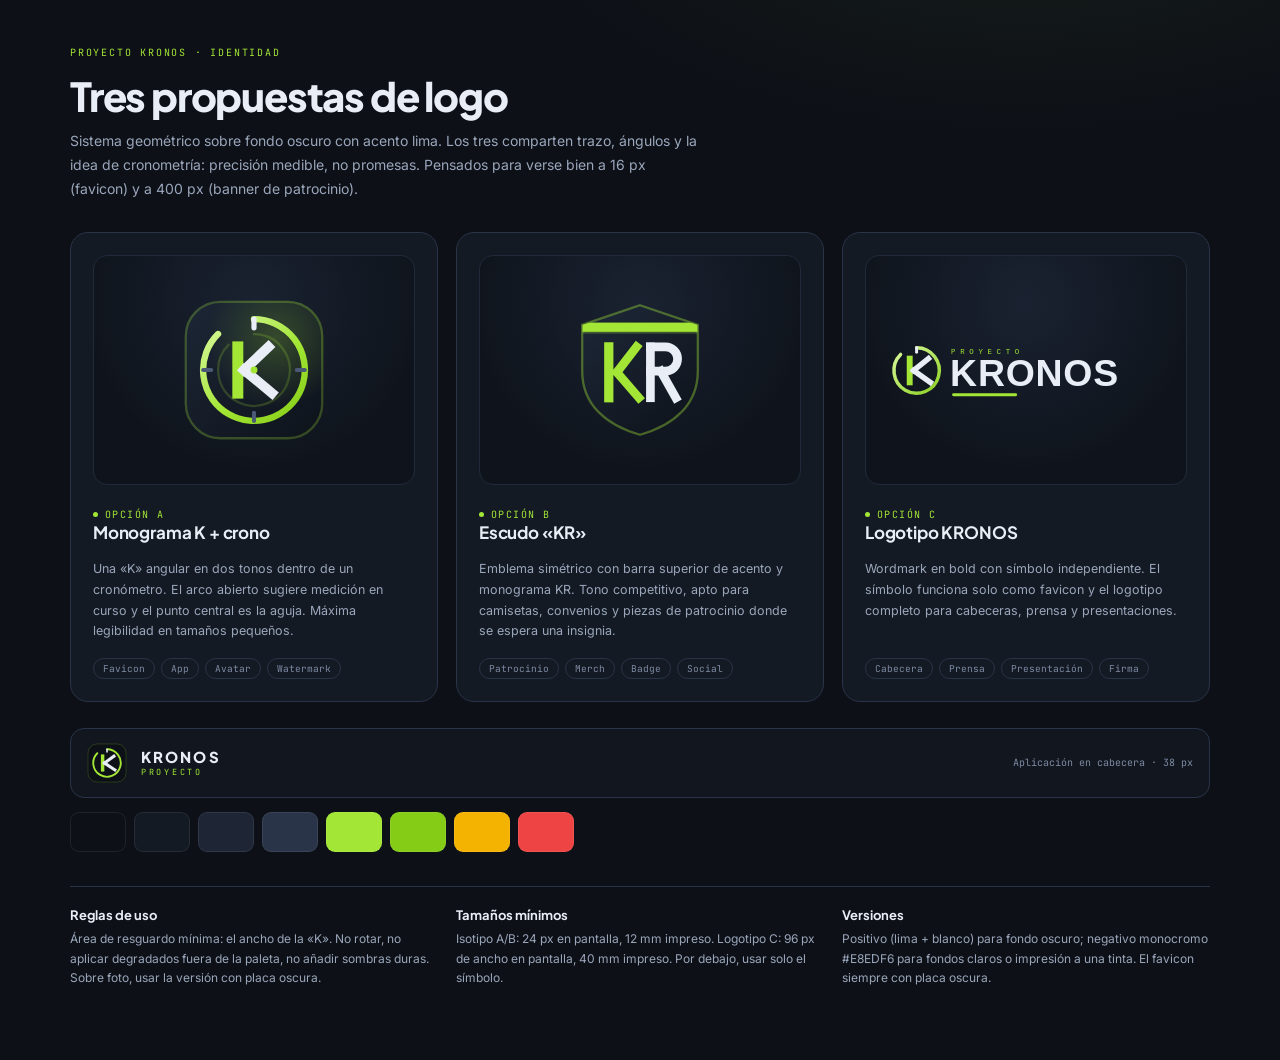
==== logos.html @ b08b4b79 "Sitio v2 (oscuro) — 2026-11-18 22:32" ====
<!DOCTYPE html>
<html lang="es">
<head>
<meta charset="utf-8">
<meta name="viewport" content="width=device-width, initial-scale=1">
<title>Proyecto Kronos — Propuestas de logo</title>
<link href="https://fonts.googleapis.com/css2?family=Plus+Jakarta+Sans:wght@500;600;700;800&family=Inter:wght@400;500;600&family=JetBrains+Mono:wght@400;500&display=swap" rel="stylesheet">
<link rel="icon" type="image/svg+xml" href="favicon.svg">
<style>
  :root{
    --bg:#0D1017; --card:#141A24; --line:#2A3448; --text:#E8EDF6;
    --muted:#9AA6BA; --dim:#7E8BA3; --lime:#A3E635; --gold:#F5B301;
  }
  *{box-sizing:border-box}
  body{
    margin:0; background:
      radial-gradient(900px 420px at 80% -10%, rgba(163,230,53,.06), transparent 60%),
      var(--bg);
    color:var(--text); font-family:'Inter',sans-serif;
  }
  .wrap{max-width:1180px;margin:0 auto;padding:40px 20px 72px}
  .eyebrow{font-family:'JetBrains Mono',monospace;font-size:10px;letter-spacing:.18em;text-transform:uppercase;color:var(--lime)}
  h1{font-family:'Plus Jakarta Sans',sans-serif;font-size:clamp(26px,4vw,40px);font-weight:800;letter-spacing:-.03em;margin:10px 0 8px}
  .lead{color:var(--muted);max-width:70ch;font-size:14px;line-height:1.7;margin:0 0 32px}
  .grid{display:grid;grid-template-columns:repeat(auto-fit,minmax(300px,1fr));gap:18px}
  .card{background:var(--card);border:1px solid var(--line);border-radius:18px;padding:22px;display:flex;flex-direction:column;gap:16px}
  .stage{
    display:flex;align-items:center;justify-content:center;min-height:230px;
    border-radius:14px;border:1px solid #202A3B;
    background:radial-gradient(circle at 50% 20%, #1A2231, #0F141C 70%);
    padding:22px;
  }
  .stage img{max-width:100%;height:auto}
  .stage.icon img{width:148px}
  .stage.word img{width:min(100%,380px)}
  .tag{display:inline-flex;align-items:center;gap:7px;font-family:'JetBrains Mono',monospace;font-size:10px;letter-spacing:.14em;text-transform:uppercase;color:var(--lime)}
  .dot{width:5px;height:5px;border-radius:999px;background:var(--lime)}
  h2{font-family:'Plus Jakarta Sans',sans-serif;font-size:17px;font-weight:700;margin:0;letter-spacing:-.01em}
  p{color:var(--muted);font-size:12.5px;line-height:1.65;margin:0}
  .uses{display:flex;flex-wrap:wrap;gap:6px;margin-top:auto}
  .uses span{font-family:'JetBrains Mono',monospace;font-size:9.5px;color:var(--dim);border:1px solid var(--line);border-radius:999px;padding:3px 9px}
  .row{display:flex;align-items:center;gap:14px;padding:14px 16px;border:1px solid var(--line);border-radius:14px;background:#11161F;margin-top:26px}
  .row img{width:40px;height:40px}
  .row .name{font-family:'Plus Jakarta Sans',sans-serif;font-weight:800;letter-spacing:.14em;font-size:15px}
  .row .sub{font-family:'JetBrains Mono',monospace;font-size:8.5px;letter-spacing:.32em;color:var(--lime);text-transform:uppercase}
  .row .meta{margin-left:auto;font-family:'JetBrains Mono',monospace;font-size:10px;color:var(--dim)}
  .palette{display:flex;gap:8px;margin-top:14px;flex-wrap:wrap}
  .sw{width:56px;height:40px;border-radius:9px;border:1px solid rgba(255,255,255,.08)}
  .notes{margin-top:34px;border-top:1px solid var(--line);padding-top:20px;display:grid;grid-template-columns:repeat(auto-fit,minmax(240px,1fr));gap:18px}
  .notes h3{font-family:'Plus Jakarta Sans',sans-serif;font-size:13px;margin:0 0 6px}
  .notes p{font-size:12px}
  a{color:var(--lime)}
</style>
</head>
<body>
<div class="wrap">
  <span class="eyebrow">Proyecto Kronos · identidad</span>
  <h1>Tres propuestas de logo</h1>
  <p class="lead">Sistema geométrico sobre fondo oscuro con acento lima. Los tres comparten trazo, ángulos y la idea de cronometría: precisión medible, no promesas. Pensados para verse bien a 16&nbsp;px (favicon) y a 400&nbsp;px (banner de patrocinio).</p>

  <div class="grid">
    <article class="card">
      <div class="stage icon"><img src="assets/logo-a.svg" alt="Opción A: monograma K con cronómetro"></div>
      <div>
        <span class="tag"><span class="dot"></span>Opción A</span>
        <h2>Monograma K + crono</h2>
      </div>
      <p>Una «K» angular en dos tonos dentro de un cronómetro. El arco abierto sugiere medición en curso y el punto central es la aguja. Máxima legibilidad en tamaños pequeños.</p>
      <div class="uses"><span>Favicon</span><span>App</span><span>Avatar</span><span>Watermark</span></div>
    </article>

    <article class="card">
      <div class="stage icon"><img src="assets/logo-b.svg" alt="Opción B: emblema KR"></div>
      <div>
        <span class="tag"><span class="dot"></span>Opción B</span>
        <h2>Escudo «KR»</h2>
      </div>
      <p>Emblema simétrico con barra superior de acento y monograma KR. Tono competitivo, apto para camisetas, convenios y piezas de patrocinio donde se espera una insignia.</p>
      <div class="uses"><span>Patrocinio</span><span>Merch</span><span>Badge</span><span>Social</span></div>
    </article>

    <article class="card">
      <div class="stage word"><img src="assets/logo-c.svg" alt="Opción C: logotipo KRONOS con símbolo"></div>
      <div>
        <span class="tag"><span class="dot"></span>Opción C</span>
        <h2>Logotipo KRONOS</h2>
      </div>
      <p>Wordmark en bold con símbolo independiente. El símbolo funciona solo como favicon y el logotipo completo para cabeceras, prensa y presentaciones.</p>
      <div class="uses"><span>Cabecera</span><span>Prensa</span><span>Presentación</span><span>Firma</span></div>
    </article>
  </div>

  <div class="row">
    <img src="assets/symbol-c.svg" alt="Símbolo Kronos">
    <div>
      <div class="name">KRONOS</div>
      <div class="sub">proyecto</div>
    </div>
    <div class="meta">Aplicación en cabecera · 38 px</div>
  </div>

  <div class="palette">
    <div class="sw" style="background:#0D1017" title="Canvas #0D1017"></div>
    <div class="sw" style="background:#141A24" title="Superficie #141A24"></div>
    <div class="sw" style="background:#1E2636" title="Superficie 2 #1E2636"></div>
    <div class="sw" style="background:#2A3448" title="Borde #2A3448"></div>
    <div class="sw" style="background:#A3E635" title="Acento #A3E635"></div>
    <div class="sw" style="background:#84CC16" title="Acento oscuro #84CC16"></div>
    <div class="sw" style="background:#F5B301" title="Destacado #F5B301"></div>
    <div class="sw" style="background:#EF4444" title="Alerta #EF4444"></div>
  </div>

  <div class="notes">
    <div>
      <h3>Reglas de uso</h3>
      <p>Área de resguardo mínima: el ancho de la «K». No rotar, no aplicar degradados fuera de la paleta, no añadir sombras duras. Sobre foto, usar la versión con placa oscura.</p>
    </div>
    <div>
      <h3>Tamaños mínimos</h3>
      <p>Isotipo A/B: 24 px en pantalla, 12 mm impreso. Logotipo C: 96 px de ancho en pantalla, 40 mm impreso. Por debajo, usar solo el símbolo.</p>
    </div>
    <div>
      <h3>Versiones</h3>
      <p>Positivo (lima + blanco) para fondo oscuro; negativo monocromo #E8EDF6 para fondos claros o impresión a una tinta. El favicon siempre con placa oscura.</p>
    </div>
  </div>
</div>
</body>
</html>
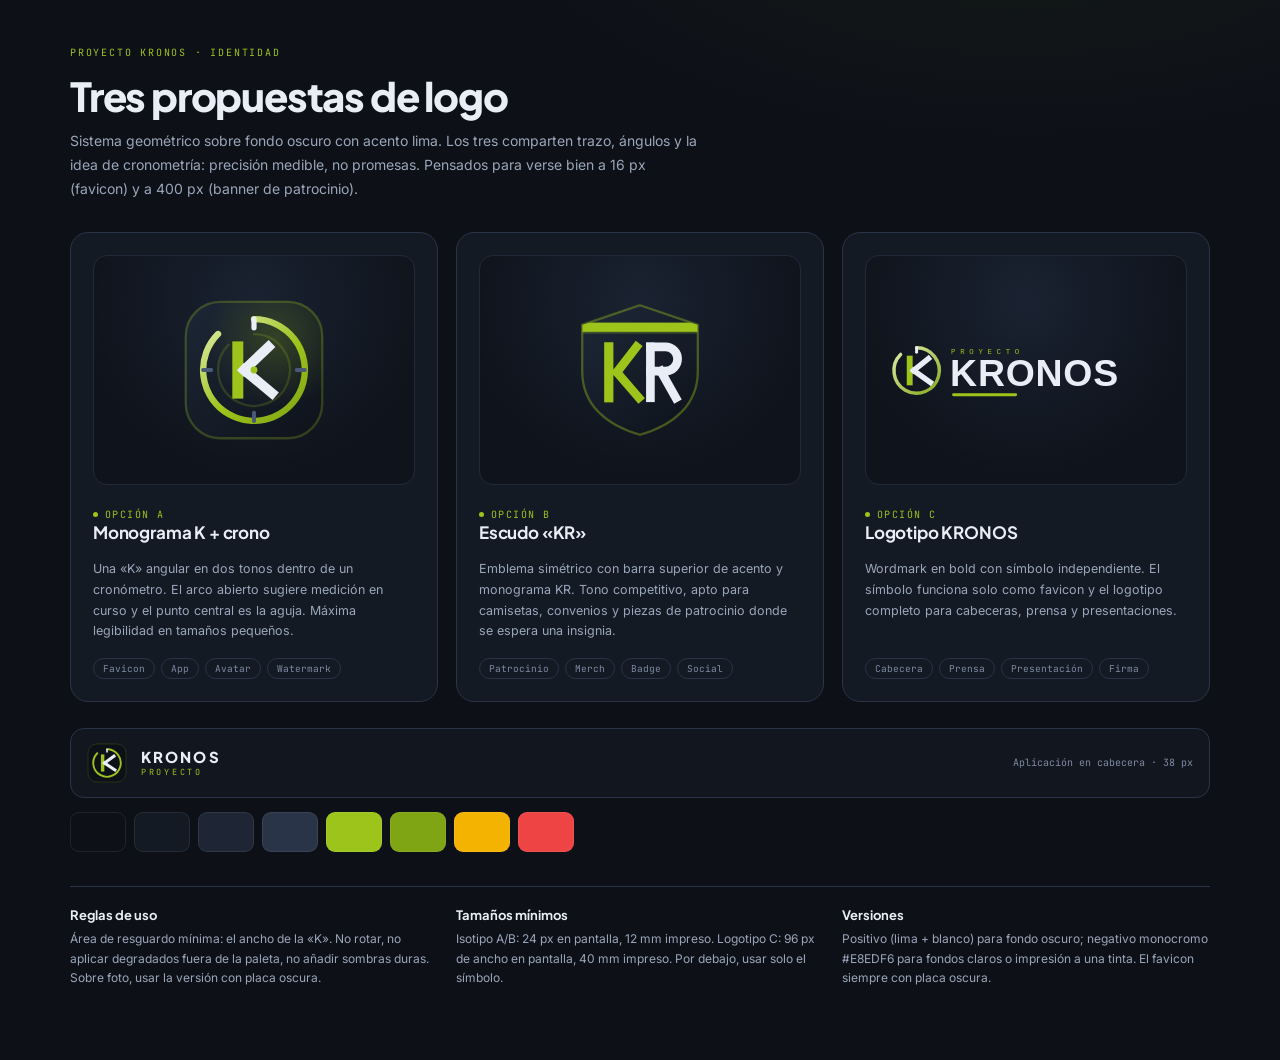
==== commit bfb9d403: "Sitio v2 (oscuro) — 2026-11-18 22:47" ====
--- a/logos.html
+++ b/logos.html
@@ -9,12 +9,12 @@
 <style>
   :root{
     --bg:#0D1017; --card:#141A24; --line:#2A3448; --text:#E8EDF6;
-    --muted:#9AA6BA; --dim:#7E8BA3; --lime:#A3E635; --gold:#F5B301;
+    --muted:#9AA6BA; --dim:#7E8BA3; --lime:#9CC41B; --gold:#F5B301;
   }
   *{box-sizing:border-box}
   body{
     margin:0; background:
-      radial-gradient(900px 420px at 80% -10%, rgba(163,230,53,.06), transparent 60%),
+      radial-gradient(900px 420px at 80% -10%, rgba(156,196,27,.06), transparent 60%),
       var(--bg);
     color:var(--text); font-family:'Inter',sans-serif;
   }
@@ -104,8 +104,8 @@
     <div class="sw" style="background:#141A24" title="Superficie #141A24"></div>
     <div class="sw" style="background:#1E2636" title="Superficie 2 #1E2636"></div>
     <div class="sw" style="background:#2A3448" title="Borde #2A3448"></div>
-    <div class="sw" style="background:#A3E635" title="Acento #A3E635"></div>
-    <div class="sw" style="background:#84CC16" title="Acento oscuro #84CC16"></div>
+    <div class="sw" style="background:#9CC41B" title="Acento #9CC41B"></div>
+    <div class="sw" style="background:#7FA414" title="Acento oscuro #7FA414"></div>
     <div class="sw" style="background:#F5B301" title="Destacado #F5B301"></div>
     <div class="sw" style="background:#EF4444" title="Alerta #EF4444"></div>
   </div>
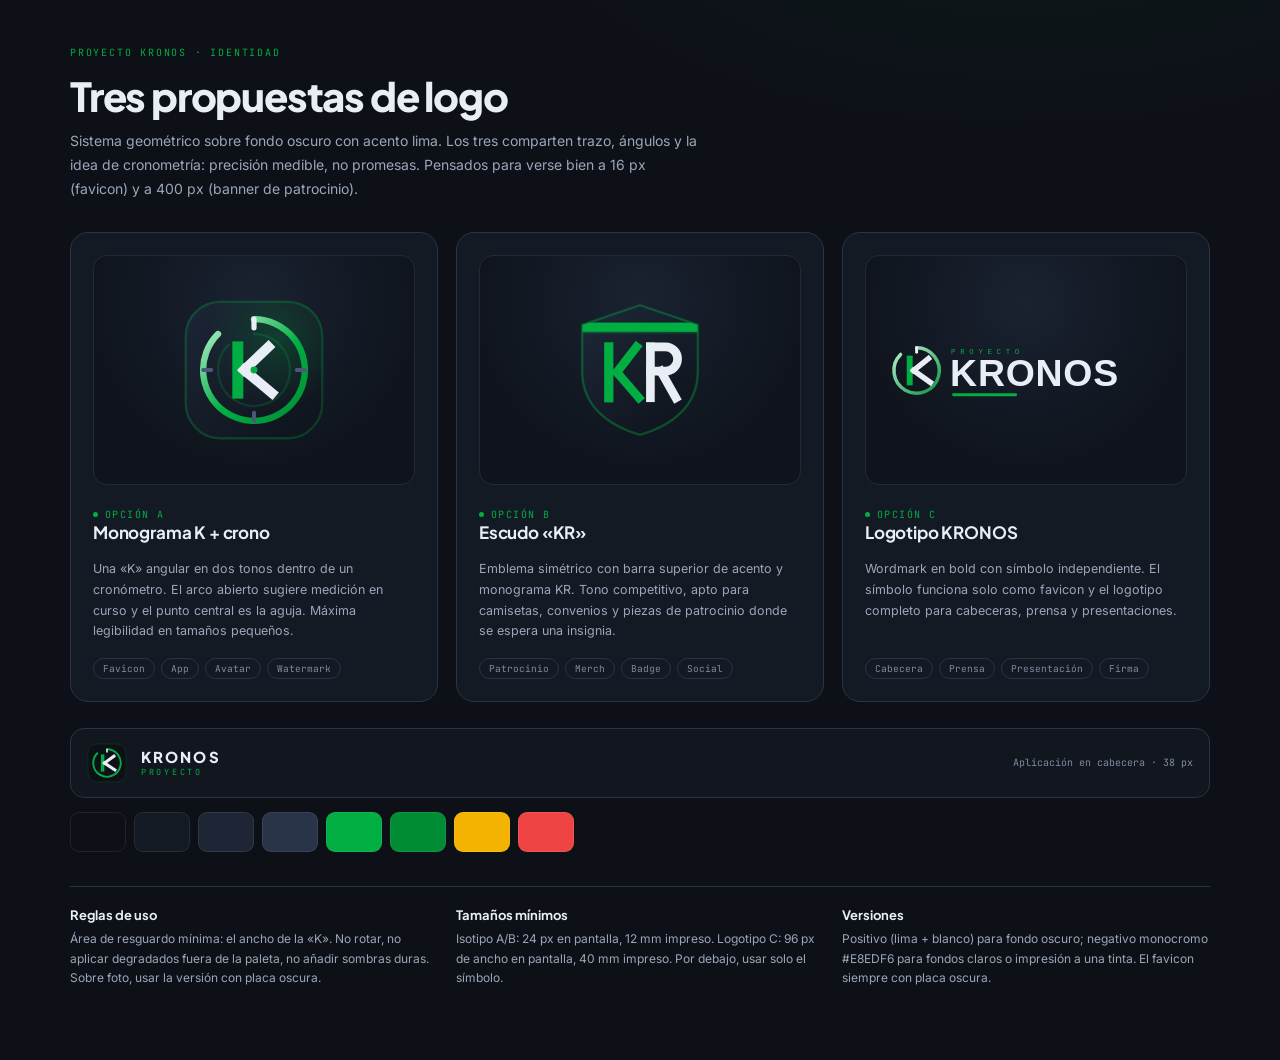
==== commit ff49afd6: "Sitio v2 (oscuro) — 2026-11-18 22:49" ====
--- a/logos.html
+++ b/logos.html
@@ -9,12 +9,12 @@
 <style>
   :root{
     --bg:#0D1017; --card:#141A24; --line:#2A3448; --text:#E8EDF6;
-    --muted:#9AA6BA; --dim:#7E8BA3; --lime:#9CC41B; --gold:#F5B301;
+    --muted:#9AA6BA; --dim:#7E8BA3; --lime:#00AE42; --gold:#F5B301;
   }
   *{box-sizing:border-box}
   body{
     margin:0; background:
-      radial-gradient(900px 420px at 80% -10%, rgba(156,196,27,.06), transparent 60%),
+      radial-gradient(900px 420px at 80% -10%, rgba(0,174,66,.06), transparent 60%),
       var(--bg);
     color:var(--text); font-family:'Inter',sans-serif;
   }
@@ -104,8 +104,8 @@
     <div class="sw" style="background:#141A24" title="Superficie #141A24"></div>
     <div class="sw" style="background:#1E2636" title="Superficie 2 #1E2636"></div>
     <div class="sw" style="background:#2A3448" title="Borde #2A3448"></div>
-    <div class="sw" style="background:#9CC41B" title="Acento #9CC41B"></div>
-    <div class="sw" style="background:#7FA414" title="Acento oscuro #7FA414"></div>
+    <div class="sw" style="background:#00AE42" title="Acento #00AE42"></div>
+    <div class="sw" style="background:#008C35" title="Acento oscuro #008C35"></div>
     <div class="sw" style="background:#F5B301" title="Destacado #F5B301"></div>
     <div class="sw" style="background:#EF4444" title="Alerta #EF4444"></div>
   </div>
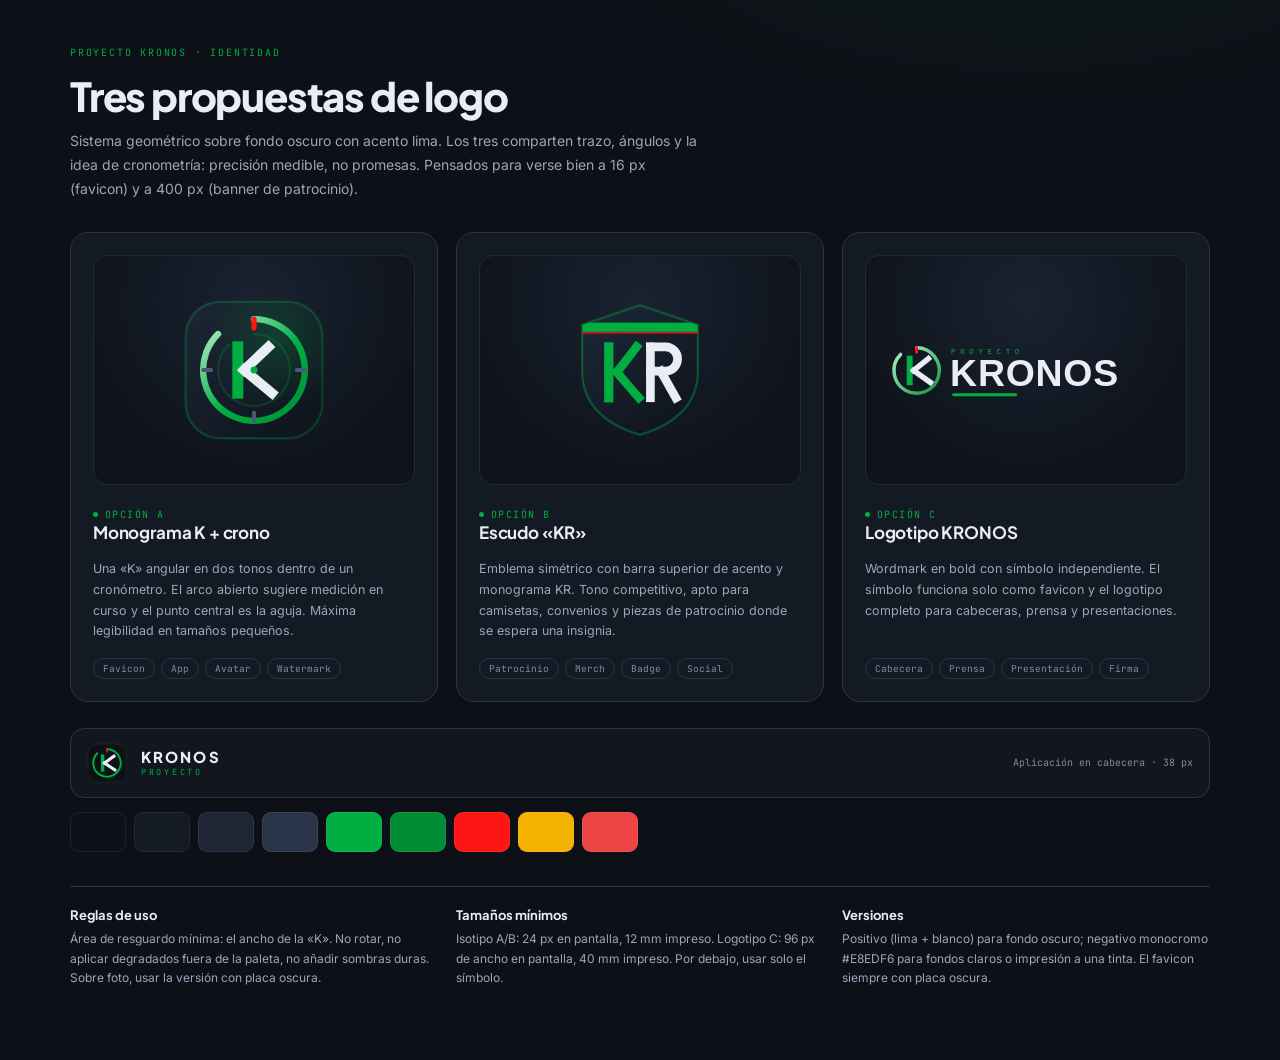
==== commit cb9a51d0: "Sitio v2 (oscuro) — 2026-11-22 15:07" ====
--- a/logos.html
+++ b/logos.html
@@ -106,6 +106,7 @@
     <div class="sw" style="background:#2A3448" title="Borde #2A3448"></div>
     <div class="sw" style="background:#00AE42" title="Acento #00AE42"></div>
     <div class="sw" style="background:#008C35" title="Acento oscuro #008C35"></div>
+    <div class="sw" style="background:#FE1515" title="Rojo marca #FE1515"></div>
     <div class="sw" style="background:#F5B301" title="Destacado #F5B301"></div>
     <div class="sw" style="background:#EF4444" title="Alerta #EF4444"></div>
   </div>
